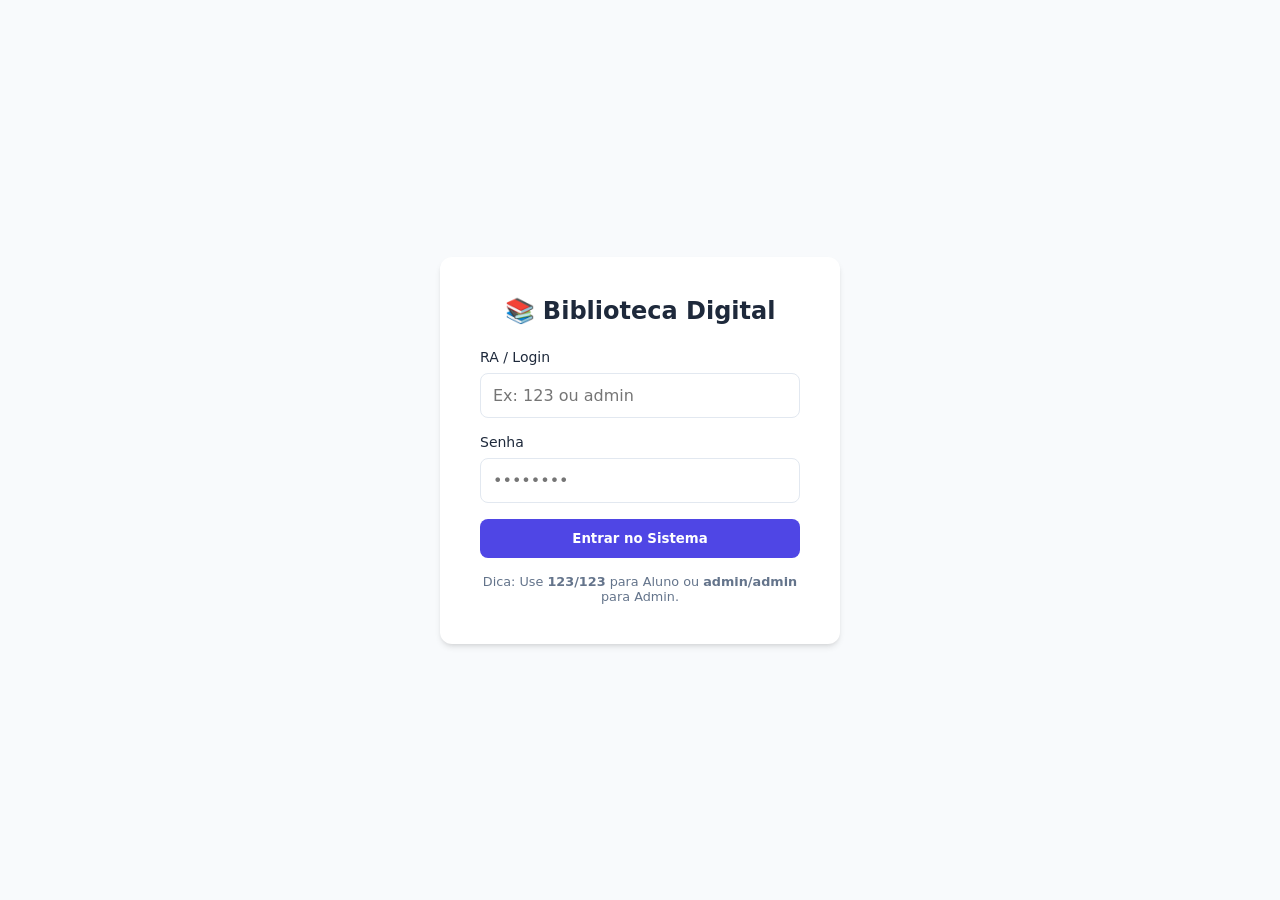
==== admin.html @ 7f7744cf "Initial commit - Biblioteca Digital IMSIL" ====
<!DOCTYPE html>
<html lang="pt-br">
<head>
    <meta charset="UTF-8">
    <meta name="viewport" content="width=device-width, initial-scale=1.0">
    <title>Painel Admin - Biblioteca</title>
    <link rel="stylesheet" href="css/style.css">
</head>
<body>
    <header>
        <div class="logo"><b>📚 Admin Biblioteca</b></div>
        <nav>
            <button onclick="LibraryApp.logout()" class="btn-small btn-secondary">Sair</button>
        </nav>
    </header>

    <main>
        <h1>Gestão de Empréstimos</h1>

        <div style="overflow-x: auto;">
            <table class="admin-table">
                <thead>
                    <tr>
                        <th>Usuário</th>
                        <th>Livro</th>
                        <th>Data Solicitação</th>
                        <th>Status</th>
                        <th>Ações</th>
                    </tr>
                </thead>
                <tbody id="adminTableBody">
                    <!-- Preenchido via JS -->
                </tbody>
            </table>
        </div>
    </main>

    <script src="js/app.js"></script>
    <script>
        const user = LibraryApp.getCurrentUser();
        if (!user || user.tipo !== 'admin') window.location.href = 'index.html';

        function renderAdminTable() {
            const loans = LibraryApp.getLoans();
            const tbody = document.getElementById('adminTableBody');

            tbody.innerHTML = loans.map(loan => `
                <tr>
                    <td>${loan.usuarioNome}</td>
                    <td>${loan.livroTitulo}</td>
                    <td>${loan.dataSaida}</td>
                    <td><span class="badge badge-${loan.status}">${loan.status}</span></td>
                    <td class="actions">
                        ${loan.status === 'pendente' ? 
                            `<button onclick="LibraryApp.updateLoanStatus(${loan.id}, 'aprovado')" class="btn-small">Aprovar</button>
                             <button onclick="LibraryApp.updateLoanStatus(${loan.id}, 'devolvido')" class="btn-small btn-secondary">Recusar</button>` 
                            : ''}
                        ${loan.status === 'aprovado' ? 
                            `<button onclick="LibraryApp.updateLoanStatus(${loan.id}, 'devolvido')" class="btn-small" style="background: var(--status-returned)">Marcar Devolvido</button>` 
                            : ''}
                        ${loan.status === 'devolvido' ? '<span style="color: var(--text-muted); font-size: 0.8rem;">Finalizado</span>' : ''}
                    </td>
                </tr>
            `).join('');
        }

        renderAdminTable();
    </script>
</body>
</html>
---- css/style.css ----
/* Design System & Global Styles */
:root {
    --primary: #4f46e5;
    --primary-hover: #4338ca;
    --bg-main: #f8fafc;
    --bg-card: #ffffff;
    --text-main: #1e293b;
    --text-muted: #64748b;
    --border: #e2e8f0;
    
    --status-pending: #f59e0b;
    --status-approved: #10b981;
    --status-returned: #3b82f6;
    --status-overdue: #ef4444;
    
    --shadow: 0 4px 6px -1px rgb(0 0 0 / 0.1), 0 2px 4px -2px rgb(0 0 0 / 0.1);
    --radius: 12px;
}

* {
    margin: 0;
    padding: 0;
    box-sizing: border-box;
    font-family: 'Inter', system-ui, -apple-system, sans-serif;
}

body {
    background-color: var(--bg-main);
    color: var(--text-main);
    min-height: 100vh;
}

/* Layout */
header {
    background: var(--bg-card);
    border-bottom: 1px solid var(--border);
    padding: 1rem 2rem;
    display: flex;
    justify-content: space-between;
    align-items: center;
    position: sticky;
    top: 0;
    z-index: 100;
}

main {
    padding: 2rem;
    max-width: 1200px;
    margin: 0 auto;
}

/* Auth Pages */
.login-container {
    height: 100vh;
    display: flex;
    align-items: center;
    justify-content: center;
}

.auth-card {
    background: var(--bg-card);
    padding: 2.5rem;
    border-radius: var(--radius);
    box-shadow: var(--shadow);
    width: 100%;
    max-width: 400px;
}

.auth-card h1 {
    margin-bottom: 1.5rem;
    font-size: 1.5rem;
    text-align: center;
}

.form-group {
    margin-bottom: 1rem;
}

label {
    display: block;
    font-size: 0.875rem;
    font-weight: 500;
    margin-bottom: 0.5rem;
}

input {
    width: 100%;
    padding: 0.75rem;
    border: 1px solid var(--border);
    border-radius: 8px;
    font-size: 1rem;
    transition: border-color 0.2s;
}

input:focus {
    outline: none;
    border-color: var(--primary);
}

button {
    width: 100%;
    padding: 0.75rem;
    background: var(--primary);
    color: white;
    border: none;
    border-radius: 8px;
    font-weight: 600;
    cursor: pointer;
    transition: background 0.2s;
}

button:hover {
    background: var(--primary-hover);
}

/* Catalog & Grid */
.book-grid {
    display: grid;
    grid-template-columns: repeat(auto-fill, minmax(240px, 1fr));
    gap: 1.5rem;
    margin-top: 1.5rem;
}

.book-card {
    background: var(--bg-card);
    border-radius: var(--radius);
    overflow: hidden;
    box-shadow: var(--shadow);
    transition: transform 0.2s;
}

.book-card:hover {
    transform: translateY(-4px);
}

.book-cover {
    width: 100%;
    height: 300px;
    background: #e2e8f0;
    object-fit: cover;
}

.book-info {
    padding: 1rem;
}

.book-title {
    font-weight: 700;
    margin-bottom: 0.25rem;
}

.book-author {
    color: var(--text-muted);
    font-size: 0.875rem;
    margin-bottom: 1rem;
}

/* Badges */
.badge {
    padding: 0.25rem 0.75rem;
    border-radius: 9999px;
    font-size: 0.75rem;
    font-weight: 600;
    text-transform: uppercase;
}

.badge-pending { background: #fef3c7; color: var(--status-pending); }
.badge-approved { background: #dcfce7; color: var(--status-approved); }
.badge-returned { background: #dbeafe; color: var(--status-returned); }
.badge-overdue { background: #fee2e2; color: var(--status-overdue); }

/* Table for Admin */
.admin-table {
    width: 100%;
    border-collapse: collapse;
    background: var(--bg-card);
    border-radius: var(--radius);
    overflow: hidden;
    margin-top: 1rem;
}

.admin-table th, .admin-table td {
    padding: 1rem;
    text-align: left;
    border-bottom: 1px solid var(--border);
}

.admin-table th {
    background: #f1f5f9;
    font-weight: 600;
}

.actions {
    display: flex;
    gap: 0.5rem;
}

.btn-small {
    padding: 0.4rem 0.8rem;
    font-size: 0.875rem;
    width: auto;
}

.btn-secondary {
    background: var(--bg-main);
    color: var(--text-main);
    border: 1px solid var(--border);
}

.btn-secondary:hover {
    background: #e2e8f0;
}

/* Utils */
.flex-row { display: flex; justify-content: space-between; align-items: center; }
.mt-4 { margin-top: 1rem; }
.hidden { display: none; }
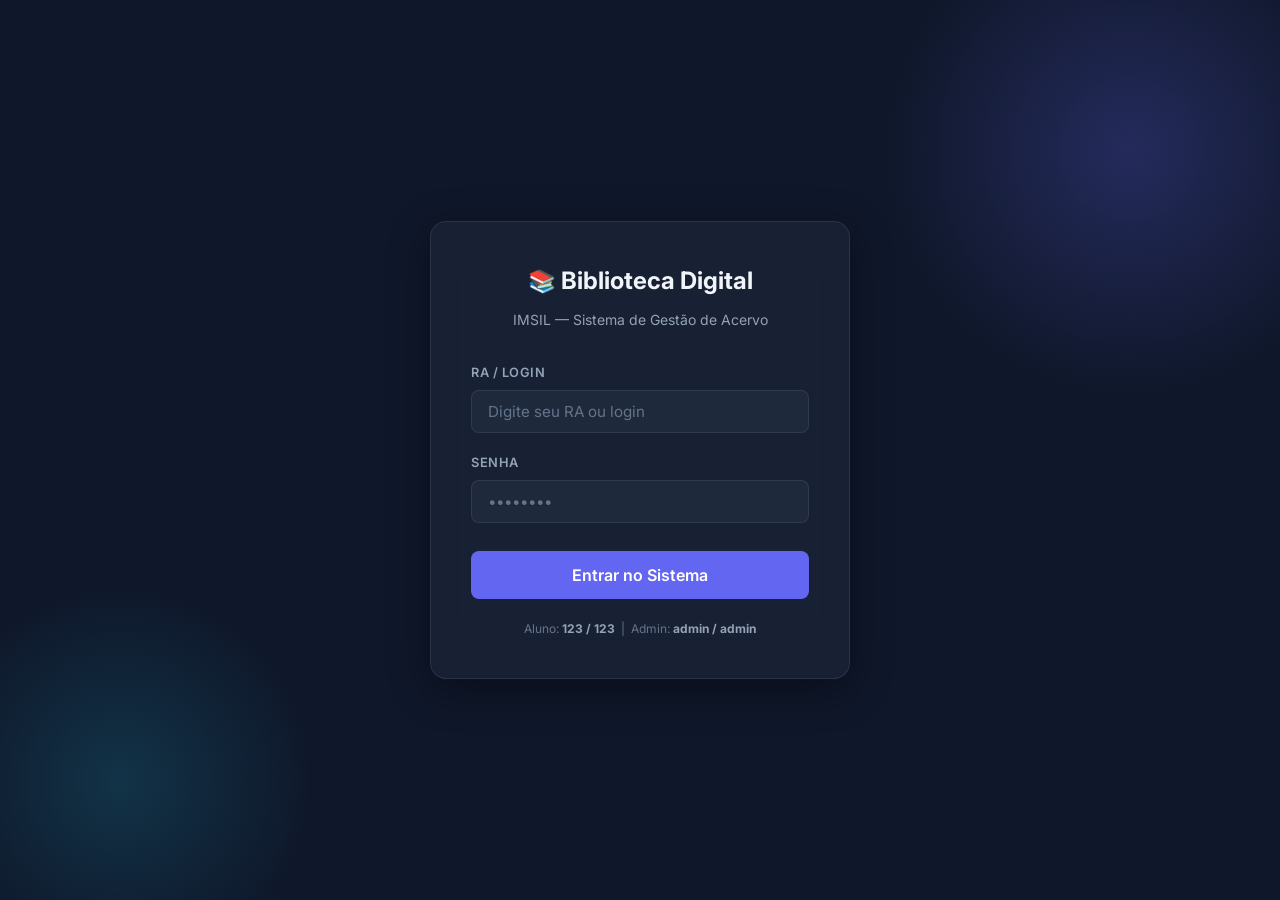
==== commit e9450a78: "Vinicius modificou o codigo" ====
--- a/admin.html
+++ b/admin.html
@@ -3,68 +3,109 @@
 <head>
     <meta charset="UTF-8">
     <meta name="viewport" content="width=device-width, initial-scale=1.0">
-    <title>Painel Admin - Biblioteca</title>
+    <meta name="description" content="Painel Administrativo — Gerencie empréstimos, aprovações e devoluções da Biblioteca Digital IMSIL.">
+    <title>Admin — Biblioteca Digital IMSIL</title>
     <link rel="stylesheet" href="css/style.css">
 </head>
 <body>
     <header>
-        <div class="logo"><b>📚 Admin Biblioteca</b></div>
+        <div class="logo"><span class="logo-icon">🛠️</span> Painel Administrativo</div>
         <nav>
-            <button onclick="LibraryApp.logout()" class="btn-small btn-secondary">Sair</button>
+            <a href="admin.html" class="nav-link active">Gestão</a>
+            <a href="catalogo.html" class="nav-link">Catálogo</a>
+            <button class="btn btn-sm btn-ghost" onclick="Auth.logout()">Sair</button>
         </nav>
     </header>
 
     <main>
-        <h1>Gestão de Empréstimos</h1>
+        <div class="page-header">
+            <h1>Gestão de Empréstimos</h1>
+            <p>Visualize, aprove e gerencie todos os empréstimos do sistema</p>
+        </div>
 
-        <div style="overflow-x: auto;">
-            <table class="admin-table">
-                <thead>
-                    <tr>
-                        <th>Usuário</th>
-                        <th>Livro</th>
-                        <th>Data Solicitação</th>
-                        <th>Status</th>
-                        <th>Ações</th>
-                    </tr>
-                </thead>
-                <tbody id="adminTableBody">
-                    <!-- Preenchido via JS -->
-                </tbody>
-            </table>
+        <!-- Stats -->
+        <div class="stats-grid" id="adminStats"></div>
+
+        <!-- Filtros -->
+        <div class="filter-tabs">
+            <button class="filter-tab active" data-filter="todos">Todos</button>
+            <button class="filter-tab" data-filter="pendente">⏳ Pendentes</button>
+            <button class="filter-tab" data-filter="aprovado">✅ Aprovados</button>
+            <button class="filter-tab" data-filter="atrasado">⚠ Atrasados</button>
+            <button class="filter-tab" data-filter="devolvido">📦 Devolvidos</button>
+        </div>
+
+        <!-- Tabela -->
+        <div id="adminTableContainer">
+            <!-- Preenchido via JS -->
         </div>
     </main>
 
+    <script src="js/storage.js"></script>
+    <script src="js/api.js"></script>
+    <script src="js/auth.js"></script>
+    <script src="js/ui.js"></script>
     <script src="js/app.js"></script>
     <script>
-        const user = LibraryApp.getCurrentUser();
-        if (!user || user.tipo !== 'admin') window.location.href = 'index.html';
+        const user = Auth.protegerRota('admin');
+        if (!user) throw new Error('Redirecionando...');
 
-        function renderAdminTable() {
-            const loans = LibraryApp.getLoans();
-            const tbody = document.getElementById('adminTableBody');
+        const tableContainer = document.getElementById('adminTableContainer');
+        const statsContainer = document.getElementById('adminStats');
+        const filterTabs = document.querySelectorAll('.filter-tab[data-filter]');
+        let currentFilter = 'todos';
 
-            tbody.innerHTML = loans.map(loan => `
-                <tr>
-                    <td>${loan.usuarioNome}</td>
-                    <td>${loan.livroTitulo}</td>
-                    <td>${loan.dataSaida}</td>
-                    <td><span class="badge badge-${loan.status}">${loan.status}</span></td>
-                    <td class="actions">
-                        ${loan.status === 'pendente' ? 
-                            `<button onclick="LibraryApp.updateLoanStatus(${loan.id}, 'aprovado')" class="btn-small">Aprovar</button>
-                             <button onclick="LibraryApp.updateLoanStatus(${loan.id}, 'devolvido')" class="btn-small btn-secondary">Recusar</button>` 
-                            : ''}
-                        ${loan.status === 'aprovado' ? 
-                            `<button onclick="LibraryApp.updateLoanStatus(${loan.id}, 'devolvido')" class="btn-small" style="background: var(--status-returned)">Marcar Devolvido</button>` 
-                            : ''}
-                        ${loan.status === 'devolvido' ? '<span style="color: var(--text-muted); font-size: 0.8rem;">Finalizado</span>' : ''}
-                    </td>
-                </tr>
-            `).join('');
+        // Sobrescreve as funções do App para re-renderizar após ação
+        const originalAprovar = App.aprovarReserva;
+        App.aprovarReserva = (id) => { originalAprovar(id); renderAll(); };
+
+        const originalRecusar = App.recusarReserva;
+        App.recusarReserva = (id) => { originalRecusar(id); renderAll(); };
+
+        const originalDevolver = App.registrarDevolucao;
+        App.registrarDevolucao = (id) => { originalDevolver(id); renderAll(); };
+
+        // --- Stats ---
+        function renderStats() {
+            const stats = App.getEstatisticas();
+            UI.renderStatsCards(statsContainer, [
+                { icon: '📚', value: stats.totalLivros, label: 'Livros no Acervo' },
+                { icon: '⏳', value: stats.pendentes, label: 'Pendentes' },
+                { icon: '✅', value: stats.aprovados, label: 'Aprovados' },
+                { icon: '⚠️', value: stats.atrasados, label: 'Atrasados' },
+                { icon: '📦', value: stats.devolvidos, label: 'Devolvidos' },
+            ]);
         }
 
-        renderAdminTable();
+        // --- Filtros ---
+        filterTabs.forEach(tab => {
+            tab.addEventListener('click', () => {
+                filterTabs.forEach(t => t.classList.remove('active'));
+                tab.classList.add('active');
+                currentFilter = tab.dataset.filter;
+                renderTable();
+            });
+        });
+
+        // --- Tabela ---
+        function renderTable() {
+            const emprestimos = Storage.getEmprestimos();
+            // Ordenar: pendentes primeiro, depois por data mais recente
+            emprestimos.sort((a, b) => {
+                const order = { pendente: 0, atrasado: 1, aprovado: 2, devolvido: 3, recusado: 4 };
+                const diff = (order[a.status] ?? 5) - (order[b.status] ?? 5);
+                if (diff !== 0) return diff;
+                return new Date(b.data_reserva) - new Date(a.data_reserva);
+            });
+            UI.renderTabelaAdmin(tableContainer, emprestimos, currentFilter);
+        }
+
+        function renderAll() {
+            renderStats();
+            renderTable();
+        }
+
+        renderAll();
     </script>
 </body>
 </html>
--- a/css/style.css
+++ b/css/style.css
@@ -1,217 +1,652 @@
-/* Design System & Global Styles */
+/* ==========================================
+   DESIGN SYSTEM V2 — Biblioteca Digital IMSIL
+   ========================================== */
+
+@import url('https://fonts.googleapis.com/css2?family=Inter:wght@300;400;500;600;700;800&display=swap');
+
 :root {
-    --primary: #4f46e5;
-    --primary-hover: #4338ca;
-    --bg-main: #f8fafc;
-    --bg-card: #ffffff;
-    --text-main: #1e293b;
+    --primary: #6366f1;
+    --primary-hover: #818cf8;
+    --primary-glow: rgba(99,102,241,0.25);
+    --accent: #22d3ee;
+    --accent-hover: #06b6d4;
+
+    --bg-body: #0f172a;
+    --bg-surface: #1e293b;
+    --bg-card: rgba(30,41,59,0.8);
+    --bg-elevated: #334155;
+    --bg-glass: rgba(30,41,59,0.6);
+
+    --text-primary: #f1f5f9;
+    --text-secondary: #94a3b8;
     --text-muted: #64748b;
-    --border: #e2e8f0;
-    
-    --status-pending: #f59e0b;
-    --status-approved: #10b981;
-    --status-returned: #3b82f6;
-    --status-overdue: #ef4444;
-    
-    --shadow: 0 4px 6px -1px rgb(0 0 0 / 0.1), 0 2px 4px -2px rgb(0 0 0 / 0.1);
-    --radius: 12px;
-}
-
-* {
-    margin: 0;
-    padding: 0;
-    box-sizing: border-box;
-    font-family: 'Inter', system-ui, -apple-system, sans-serif;
-}
+
+    --border: rgba(148,163,184,0.15);
+    --border-focus: var(--primary);
+
+    --success: #10b981;
+    --warning: #f59e0b;
+    --danger: #ef4444;
+    --info: #3b82f6;
+
+    --shadow-sm: 0 1px 3px rgba(0,0,0,0.3);
+    --shadow-md: 0 4px 14px rgba(0,0,0,0.35);
+    --shadow-lg: 0 10px 40px rgba(0,0,0,0.4);
+    --shadow-glow: 0 0 30px var(--primary-glow);
+
+    --radius-sm: 8px;
+    --radius-md: 12px;
+    --radius-lg: 16px;
+    --radius-xl: 24px;
+
+    --transition: 0.2s cubic-bezier(0.4,0,0.2,1);
+    --transition-slow: 0.4s cubic-bezier(0.4,0,0.2,1);
+}
+
+*, *::before, *::after { margin:0; padding:0; box-sizing:border-box; }
 
 body {
-    background-color: var(--bg-main);
-    color: var(--text-main);
+    font-family: 'Inter', system-ui, sans-serif;
+    background: var(--bg-body);
+    color: var(--text-primary);
     min-height: 100vh;
-}
-
-/* Layout */
+    line-height: 1.6;
+    -webkit-font-smoothing: antialiased;
+}
+
+a { color: var(--primary-hover); text-decoration: none; transition: color var(--transition); }
+a:hover { color: var(--accent); }
+
+/* ==========================================
+   HEADER / NAV
+   ========================================== */
 header {
-    background: var(--bg-card);
+    background: var(--bg-glass);
+    backdrop-filter: blur(20px);
+    -webkit-backdrop-filter: blur(20px);
     border-bottom: 1px solid var(--border);
-    padding: 1rem 2rem;
-    display: flex;
+    padding: 0 2rem;
+    height: 64px;
+    display: flex;
+    align-items: center;
     justify-content: space-between;
-    align-items: center;
     position: sticky;
     top: 0;
     z-index: 100;
 }
 
-main {
-    padding: 2rem;
-    max-width: 1200px;
-    margin: 0 auto;
-}
-
-/* Auth Pages */
-.login-container {
-    height: 100vh;
-    display: flex;
-    align-items: center;
-    justify-content: center;
-}
-
-.auth-card {
-    background: var(--bg-card);
-    padding: 2.5rem;
-    border-radius: var(--radius);
-    box-shadow: var(--shadow);
-    width: 100%;
-    max-width: 400px;
-}
-
-.auth-card h1 {
-    margin-bottom: 1.5rem;
-    font-size: 1.5rem;
-    text-align: center;
-}
-
-.form-group {
-    margin-bottom: 1rem;
-}
+.logo { font-weight: 700; font-size: 1.15rem; color: var(--text-primary); display:flex; align-items:center; gap:.5rem; }
+.logo-icon { font-size: 1.4rem; }
+
+nav { display: flex; align-items: center; gap: 0.5rem; }
+
+.nav-link {
+    padding: 0.5rem 1rem;
+    border-radius: var(--radius-sm);
+    font-size: 0.875rem;
+    font-weight: 500;
+    color: var(--text-secondary);
+    transition: all var(--transition);
+}
+.nav-link:hover, .nav-link.active { color: var(--text-primary); background: var(--bg-elevated); }
+
+/* ==========================================
+   MAIN
+   ========================================== */
+main { padding: 2rem; max-width: 1280px; margin: 0 auto; }
+
+.page-header { margin-bottom: 2rem; }
+.page-header h1 { font-size: 1.75rem; font-weight: 700; }
+.page-header p { color: var(--text-secondary); margin-top: .25rem; }
+
+/* ==========================================
+   BUTTONS
+   ========================================== */
+.btn {
+    display: inline-flex; align-items: center; justify-content: center; gap: .5rem;
+    padding: 0.65rem 1.25rem;
+    font-size: 0.875rem; font-weight: 600; font-family: inherit;
+    border: none; border-radius: var(--radius-sm);
+    cursor: pointer;
+    transition: all var(--transition);
+    white-space: nowrap;
+}
+.btn:active { transform: scale(0.97); }
+
+.btn-primary { background: var(--primary); color: #fff; }
+.btn-primary:hover { background: var(--primary-hover); box-shadow: var(--shadow-glow); }
+
+.btn-success { background: var(--success); color: #fff; }
+.btn-success:hover { background: #059669; }
+
+.btn-danger { background: var(--danger); color: #fff; }
+.btn-danger:hover { background: #dc2626; }
+
+.btn-info { background: var(--info); color: #fff; }
+.btn-info:hover { background: #2563eb; }
+
+.btn-ghost { background: transparent; color: var(--text-secondary); border: 1px solid var(--border); }
+.btn-ghost:hover { background: var(--bg-elevated); color: var(--text-primary); }
+
+.btn-outline { background: transparent; color: var(--primary-hover); border: 1px solid var(--primary); }
+.btn-outline:hover { background: var(--primary); color: #fff; }
+
+.btn-disabled { background: var(--bg-elevated); color: var(--text-muted); cursor: not-allowed; opacity: .6; }
+
+.btn-sm { padding: .45rem .85rem; font-size: .8rem; }
+.btn-xs { padding: .3rem .65rem; font-size: .75rem; }
+.btn-lg { padding: .85rem 1.75rem; font-size: 1rem; }
+
+/* ==========================================
+   FORMS
+   ========================================== */
+.form-group { margin-bottom: 1.25rem; }
 
 label {
     display: block;
-    font-size: 0.875rem;
-    font-weight: 500;
-    margin-bottom: 0.5rem;
-}
-
-input {
-    width: 100%;
-    padding: 0.75rem;
+    font-size: 0.8rem; font-weight: 600;
+    color: var(--text-secondary);
+    margin-bottom: .4rem;
+    text-transform: uppercase;
+    letter-spacing: .5px;
+}
+
+input, select, textarea {
+    width: 100%;
+    padding: 0.7rem 1rem;
+    background: var(--bg-surface);
     border: 1px solid var(--border);
-    border-radius: 8px;
-    font-size: 1rem;
-    transition: border-color 0.2s;
-}
-
-input:focus {
+    border-radius: var(--radius-sm);
+    color: var(--text-primary);
+    font-family: inherit;
+    font-size: 0.95rem;
+    transition: all var(--transition);
+}
+input:focus, select:focus, textarea:focus {
     outline: none;
     border-color: var(--primary);
-}
-
-button {
-    width: 100%;
-    padding: 0.75rem;
-    background: var(--primary);
-    color: white;
-    border: none;
-    border-radius: 8px;
-    font-weight: 600;
-    cursor: pointer;
-    transition: background 0.2s;
-}
-
-button:hover {
-    background: var(--primary-hover);
-}
-
-/* Catalog & Grid */
+    box-shadow: 0 0 0 3px var(--primary-glow);
+}
+input::placeholder { color: var(--text-muted); }
+
+.search-wrapper {
+    position: relative;
+    max-width: 450px;
+    width: 100%;
+}
+.search-wrapper input { padding-left: 2.75rem; }
+.search-icon {
+    position: absolute;
+    left: 1rem; top: 50%;
+    transform: translateY(-50%);
+    color: var(--text-muted);
+    font-size: 1rem;
+    pointer-events: none;
+}
+
+/* ==========================================
+   LOGIN PAGE
+   ========================================== */
+.login-page {
+    min-height: 100vh;
+    display: flex;
+    align-items: center;
+    justify-content: center;
+    background: var(--bg-body);
+    position: relative;
+    overflow: hidden;
+}
+.login-page::before {
+    content: '';
+    position: absolute;
+    width: 500px; height: 500px;
+    background: radial-gradient(circle, var(--primary-glow) 0%, transparent 70%);
+    top: -100px; right: -100px;
+    border-radius: 50%;
+    animation: pulse-glow 4s ease-in-out infinite alternate;
+}
+.login-page::after {
+    content: '';
+    position: absolute;
+    width: 400px; height: 400px;
+    background: radial-gradient(circle, rgba(34,211,238,0.15) 0%, transparent 70%);
+    bottom: -80px; left: -80px;
+    border-radius: 50%;
+    animation: pulse-glow 5s ease-in-out infinite alternate-reverse;
+}
+
+@keyframes pulse-glow {
+    0% { opacity: .5; transform: scale(1); }
+    100% { opacity: 1; transform: scale(1.1); }
+}
+
+.auth-card {
+    background: var(--bg-glass);
+    backdrop-filter: blur(24px);
+    -webkit-backdrop-filter: blur(24px);
+    border: 1px solid var(--border);
+    padding: 2.5rem;
+    border-radius: var(--radius-lg);
+    width: 100%;
+    max-width: 420px;
+    box-shadow: var(--shadow-lg);
+    position: relative;
+    z-index: 1;
+    animation: fadeSlideUp .6s ease-out;
+}
+.auth-card h1 {
+    text-align: center;
+    font-size: 1.5rem;
+    margin-bottom: .5rem;
+}
+.auth-card .subtitle {
+    text-align: center;
+    color: var(--text-secondary);
+    font-size: .875rem;
+    margin-bottom: 2rem;
+}
+.auth-card button[type="submit"] {
+    width: 100%;
+    margin-top: .5rem;
+}
+.login-hint {
+    margin-top: 1.25rem;
+    text-align: center;
+    font-size: .75rem;
+    color: var(--text-muted);
+    line-height: 1.6;
+}
+.login-hint b { color: var(--text-secondary); }
+
+/* ==========================================
+   BOOK GRID & CARDS
+   ========================================== */
 .book-grid {
     display: grid;
-    grid-template-columns: repeat(auto-fill, minmax(240px, 1fr));
+    grid-template-columns: repeat(auto-fill, minmax(220px, 1fr));
     gap: 1.5rem;
-    margin-top: 1.5rem;
 }
 
 .book-card {
     background: var(--bg-card);
-    border-radius: var(--radius);
+    backdrop-filter: blur(10px);
+    border: 1px solid var(--border);
+    border-radius: var(--radius-md);
     overflow: hidden;
-    box-shadow: var(--shadow);
-    transition: transform 0.2s;
-}
-
+    transition: all var(--transition);
+    animation: fadeSlideUp .5s ease-out both;
+}
 .book-card:hover {
-    transform: translateY(-4px);
-}
-
+    transform: translateY(-6px);
+    box-shadow: var(--shadow-lg);
+    border-color: rgba(99,102,241,0.3);
+}
+
+.book-cover-wrapper {
+    width: 100%;
+    height: 260px;
+    background: var(--bg-elevated);
+    display: flex;
+    align-items: center;
+    justify-content: center;
+    overflow: hidden;
+}
 .book-cover {
     width: 100%;
-    height: 300px;
-    background: #e2e8f0;
+    height: 100%;
     object-fit: cover;
-}
-
-.book-info {
-    padding: 1rem;
-}
-
+    transition: transform var(--transition-slow);
+}
+.book-card:hover .book-cover { transform: scale(1.05); }
+.book-cover-fallback {
+    display: flex;
+    align-items: center;
+    justify-content: center;
+    width: 100%; height: 100%;
+    font-size: 4rem;
+    background: linear-gradient(135deg, var(--bg-elevated), var(--bg-surface));
+    color: var(--text-muted);
+}
+
+.book-info { padding: 1rem; }
 .book-title {
     font-weight: 700;
-    margin-bottom: 0.25rem;
-}
-
+    font-size: .95rem;
+    margin-bottom: .25rem;
+    display: -webkit-box;
+    -webkit-line-clamp: 2;
+    -webkit-box-orient: vertical;
+    overflow: hidden;
+}
 .book-author {
-    color: var(--text-muted);
-    font-size: 0.875rem;
-    margin-bottom: 1rem;
-}
-
-/* Badges */
+    color: var(--text-secondary);
+    font-size: .8rem;
+    margin-bottom: .75rem;
+}
+.book-meta { margin-bottom: .75rem; }
+.book-actions { display: flex; gap: .5rem; flex-wrap: wrap; }
+
+/* ==========================================
+   BADGES
+   ========================================== */
 .badge {
-    padding: 0.25rem 0.75rem;
+    display: inline-flex;
+    align-items: center;
+    padding: .2rem .65rem;
     border-radius: 9999px;
-    font-size: 0.75rem;
+    font-size: .7rem;
     font-weight: 600;
     text-transform: uppercase;
-}
-
-.badge-pending { background: #fef3c7; color: var(--status-pending); }
-.badge-approved { background: #dcfce7; color: var(--status-approved); }
-.badge-returned { background: #dbeafe; color: var(--status-returned); }
-.badge-overdue { background: #fee2e2; color: var(--status-overdue); }
-
-/* Table for Admin */
-.admin-table {
+    letter-spacing: .3px;
+}
+.badge-available { background: rgba(16,185,129,0.15); color: var(--success); }
+.badge-unavailable { background: rgba(239,68,68,0.15); color: var(--danger); }
+.badge-pending { background: rgba(245,158,11,0.15); color: var(--warning); }
+.badge-approved { background: rgba(16,185,129,0.15); color: var(--success); }
+.badge-returned { background: rgba(59,130,246,0.15); color: var(--info); }
+.badge-overdue { background: rgba(239,68,68,0.15); color: var(--danger); }
+.badge-refused { background: rgba(100,116,139,0.15); color: var(--text-muted); }
+
+/* ==========================================
+   STAT CARDS
+   ========================================== */
+.stats-grid {
+    display: grid;
+    grid-template-columns: repeat(auto-fit, minmax(180px, 1fr));
+    gap: 1rem;
+    margin-bottom: 2rem;
+}
+.stat-card {
+    background: var(--bg-card);
+    backdrop-filter: blur(10px);
+    border: 1px solid var(--border);
+    border-radius: var(--radius-md);
+    padding: 1.25rem;
+    display: flex;
+    align-items: center;
+    gap: 1rem;
+    transition: all var(--transition);
+}
+.stat-card:hover { border-color: rgba(99,102,241,0.3); transform: translateY(-2px); }
+.stat-icon { font-size: 2rem; }
+.stat-data { display: flex; flex-direction: column; }
+.stat-value { font-size: 1.5rem; font-weight: 800; line-height: 1.2; }
+.stat-label { font-size: .75rem; color: var(--text-secondary); text-transform: uppercase; letter-spacing: .3px; }
+
+/* ==========================================
+   LOAN CARDS (STUDENT)
+   ========================================== */
+.loans-list { display: flex; flex-direction: column; gap: 1rem; }
+
+.loan-card {
+    background: var(--bg-card);
+    backdrop-filter: blur(10px);
+    border: 1px solid var(--border);
+    border-radius: var(--radius-md);
+    padding: 1.25rem;
+    transition: all var(--transition);
+    animation: fadeSlideUp .4s ease-out both;
+}
+.loan-card:hover { border-color: rgba(99,102,241,0.3); }
+.loan-overdue { border-color: rgba(239,68,68,0.4); background: rgba(239,68,68,0.05); }
+
+.loan-header { display: flex; justify-content: space-between; align-items: center; margin-bottom: .75rem; flex-wrap: wrap; gap: .5rem; }
+.loan-header h4 { font-size: 1rem; font-weight: 600; }
+
+.loan-details { display: grid; grid-template-columns: repeat(auto-fit, minmax(140px, 1fr)); gap: .75rem; }
+.loan-detail-item { display: flex; flex-direction: column; }
+.loan-label { font-size: .7rem; color: var(--text-muted); text-transform: uppercase; letter-spacing: .3px; }
+.loan-value { font-size: .875rem; font-weight: 500; }
+
+/* ==========================================
+   DATA TABLE (ADMIN)
+   ========================================== */
+.table-responsive { overflow-x: auto; border-radius: var(--radius-md); border: 1px solid var(--border); }
+
+.data-table {
     width: 100%;
     border-collapse: collapse;
     background: var(--bg-card);
-    border-radius: var(--radius);
-    overflow: hidden;
-    margin-top: 1rem;
-}
-
-.admin-table th, .admin-table td {
-    padding: 1rem;
+}
+.data-table th, .data-table td {
+    padding: .85rem 1rem;
     text-align: left;
     border-bottom: 1px solid var(--border);
-}
-
-.admin-table th {
-    background: #f1f5f9;
+    font-size: .875rem;
+}
+.data-table th {
+    background: var(--bg-elevated);
     font-weight: 600;
-}
-
-.actions {
-    display: flex;
-    gap: 0.5rem;
-}
-
-.btn-small {
-    padding: 0.4rem 0.8rem;
-    font-size: 0.875rem;
-    width: auto;
-}
-
-.btn-secondary {
-    background: var(--bg-main);
-    color: var(--text-main);
+    font-size: .75rem;
+    text-transform: uppercase;
+    letter-spacing: .5px;
+    color: var(--text-secondary);
+}
+.data-table tbody tr { transition: background var(--transition); }
+.data-table tbody tr:hover { background: rgba(99,102,241,0.05); }
+.data-table tbody tr:last-child td { border-bottom: none; }
+.row-overdue { background: rgba(239,68,68,0.05) !important; }
+
+.action-group { display: flex; gap: .4rem; flex-wrap: wrap; }
+
+/* ==========================================
+   FILTER TABS
+   ========================================== */
+.filter-tabs {
+    display: flex;
+    gap: .5rem;
+    margin-bottom: 1.5rem;
+    flex-wrap: wrap;
+}
+.filter-tab {
+    padding: .45rem 1rem;
+    border-radius: var(--radius-sm);
+    font-size: .8rem;
+    font-weight: 500;
+    cursor: pointer;
+    background: var(--bg-surface);
+    color: var(--text-secondary);
     border: 1px solid var(--border);
-}
-
-.btn-secondary:hover {
-    background: #e2e8f0;
-}
-
-/* Utils */
-.flex-row { display: flex; justify-content: space-between; align-items: center; }
-.mt-4 { margin-top: 1rem; }
-.hidden { display: none; }
+    transition: all var(--transition);
+    font-family: inherit;
+}
+.filter-tab:hover { background: var(--bg-elevated); color: var(--text-primary); }
+.filter-tab.active { background: var(--primary); color: #fff; border-color: var(--primary); }
+
+/* ==========================================
+   MODAL
+   ========================================== */
+.modal-overlay {
+    position: fixed;
+    inset: 0;
+    background: rgba(0,0,0,0.6);
+    backdrop-filter: blur(4px);
+    display: flex;
+    align-items: center;
+    justify-content: center;
+    z-index: 1000;
+    padding: 1rem;
+    opacity: 0;
+    transition: opacity var(--transition);
+}
+.modal-overlay.modal-active { opacity: 1; }
+
+.modal {
+    background: var(--bg-surface);
+    border: 1px solid var(--border);
+    border-radius: var(--radius-lg);
+    max-width: 700px;
+    width: 100%;
+    max-height: 90vh;
+    overflow-y: auto;
+    position: relative;
+    box-shadow: var(--shadow-lg);
+    animation: fadeSlideUp .3s ease-out;
+}
+.modal-close {
+    position: absolute;
+    top: 1rem; right: 1rem;
+    background: var(--bg-elevated);
+    border: none;
+    color: var(--text-secondary);
+    width: 32px; height: 32px;
+    border-radius: 50%;
+    cursor: pointer;
+    font-size: 1rem;
+    display: flex; align-items: center; justify-content: center;
+    transition: all var(--transition);
+    z-index: 2;
+}
+.modal-close:hover { background: var(--danger); color: #fff; }
+
+.modal-body { display: flex; gap: 1.5rem; padding: 2rem; }
+
+.modal-cover { flex-shrink: 0; width: 180px; }
+.modal-cover img { width: 100%; border-radius: var(--radius-sm); }
+.modal-fallback { width: 180px; height: 250px; border-radius: var(--radius-sm); }
+
+.modal-info { flex: 1; }
+.modal-info h2 { font-size: 1.25rem; margin-bottom: .5rem; }
+.modal-author { color: var(--text-secondary); margin-bottom: .75rem; }
+.modal-tags { display: flex; gap: .4rem; flex-wrap: wrap; margin-bottom: 1rem; }
+.tag {
+    padding: .2rem .5rem;
+    background: var(--bg-elevated);
+    border-radius: var(--radius-sm);
+    font-size: .7rem;
+    color: var(--text-secondary);
+}
+.modal-sinopse {
+    font-size: .875rem;
+    color: var(--text-secondary);
+    line-height: 1.6;
+    margin-bottom: 1rem;
+    max-height: 150px;
+    overflow-y: auto;
+}
+.modal-stock { margin-bottom: 1rem; }
+
+/* ==========================================
+   TOAST NOTIFICATIONS
+   ========================================== */
+#toastContainer {
+    position: fixed;
+    top: 80px; right: 1.5rem;
+    display: flex;
+    flex-direction: column;
+    gap: .5rem;
+    z-index: 9999;
+    pointer-events: none;
+}
+.toast {
+    display: flex;
+    align-items: center;
+    gap: .75rem;
+    padding: .75rem 1.25rem;
+    border-radius: var(--radius-sm);
+    font-size: .875rem;
+    font-weight: 500;
+    box-shadow: var(--shadow-md);
+    pointer-events: auto;
+    transform: translateX(120%);
+    opacity: 0;
+    transition: all .35s cubic-bezier(0.4,0,0.2,1);
+    backdrop-filter: blur(10px);
+}
+.toast-show { transform: translateX(0); opacity: 1; }
+.toast-hide { transform: translateX(120%); opacity: 0; }
+
+.toast-icon { font-size: 1.1rem; font-weight: 700; }
+.toast-success { background: rgba(16,185,129,0.9); color: #fff; }
+.toast-error { background: rgba(239,68,68,0.9); color: #fff; }
+.toast-info { background: rgba(59,130,246,0.9); color: #fff; }
+.toast-warning { background: rgba(245,158,11,0.9); color: #fff; }
+
+/* ==========================================
+   LOADING / EMPTY / ERROR STATES
+   ========================================== */
+.loading-state, .empty-state, .error-state {
+    display: flex;
+    flex-direction: column;
+    align-items: center;
+    justify-content: center;
+    padding: 3rem 1rem;
+    color: var(--text-muted);
+    text-align: center;
+    gap: 1rem;
+}
+.spinner {
+    width: 36px; height: 36px;
+    border: 3px solid var(--border);
+    border-top-color: var(--primary);
+    border-radius: 50%;
+    animation: spin .8s linear infinite;
+}
+@keyframes spin { to { transform: rotate(360deg); } }
+.empty-icon, .error-icon { font-size: 3rem; }
+
+/* ==========================================
+   SECTION DIVIDERS
+   ========================================== */
+.section-title {
+    font-size: 1.1rem;
+    font-weight: 600;
+    margin-bottom: 1rem;
+    padding-bottom: .5rem;
+    border-bottom: 1px solid var(--border);
+}
+
+/* ==========================================
+   TEXT HELPERS
+   ========================================== */
+.text-danger { color: var(--danger) !important; }
+.text-success { color: var(--success) !important; }
+.text-muted { color: var(--text-muted) !important; }
+.text-sm { font-size: .8rem; }
+.text-center { text-align: center; }
+.mt-1 { margin-top: .5rem; }
+.mt-2 { margin-top: 1rem; }
+.mt-3 { margin-top: 1.5rem; }
+.mt-4 { margin-top: 2rem; }
+.mb-2 { margin-bottom: 1rem; }
+.gap-1 { gap: .5rem; }
+.flex-row { display: flex; justify-content: space-between; align-items: center; flex-wrap: wrap; gap: 1rem; }
+.hidden { display: none !important; }
+
+/* ==========================================
+   ANIMATIONS
+   ========================================== */
+@keyframes fadeSlideUp {
+    from { opacity: 0; transform: translateY(16px); }
+    to { opacity: 1; transform: translateY(0); }
+}
+
+/* Stagger animation for grid children */
+.book-grid .book-card:nth-child(1) { animation-delay: .05s; }
+.book-grid .book-card:nth-child(2) { animation-delay: .1s; }
+.book-grid .book-card:nth-child(3) { animation-delay: .15s; }
+.book-grid .book-card:nth-child(4) { animation-delay: .2s; }
+.book-grid .book-card:nth-child(5) { animation-delay: .25s; }
+.book-grid .book-card:nth-child(6) { animation-delay: .3s; }
+.book-grid .book-card:nth-child(7) { animation-delay: .35s; }
+.book-grid .book-card:nth-child(8) { animation-delay: .4s; }
+
+/* ==========================================
+   RESPONSIVE
+   ========================================== */
+@media (max-width: 768px) {
+    header { padding: 0 1rem; }
+    main { padding: 1.25rem; }
+    .book-grid { grid-template-columns: repeat(auto-fill, minmax(160px, 1fr)); gap: 1rem; }
+    .book-cover-wrapper { height: 200px; }
+    .modal-body { flex-direction: column; }
+    .modal-cover { width: 100%; }
+    .modal-cover img { max-height: 250px; object-fit: contain; }
+    .stats-grid { grid-template-columns: repeat(2, 1fr); }
+    .page-header h1 { font-size: 1.35rem; }
+}
+@media (max-width: 480px) {
+    .stats-grid { grid-template-columns: 1fr; }
+    .book-grid { grid-template-columns: 1fr; }
+    .filter-tabs { gap: .35rem; }
+}
